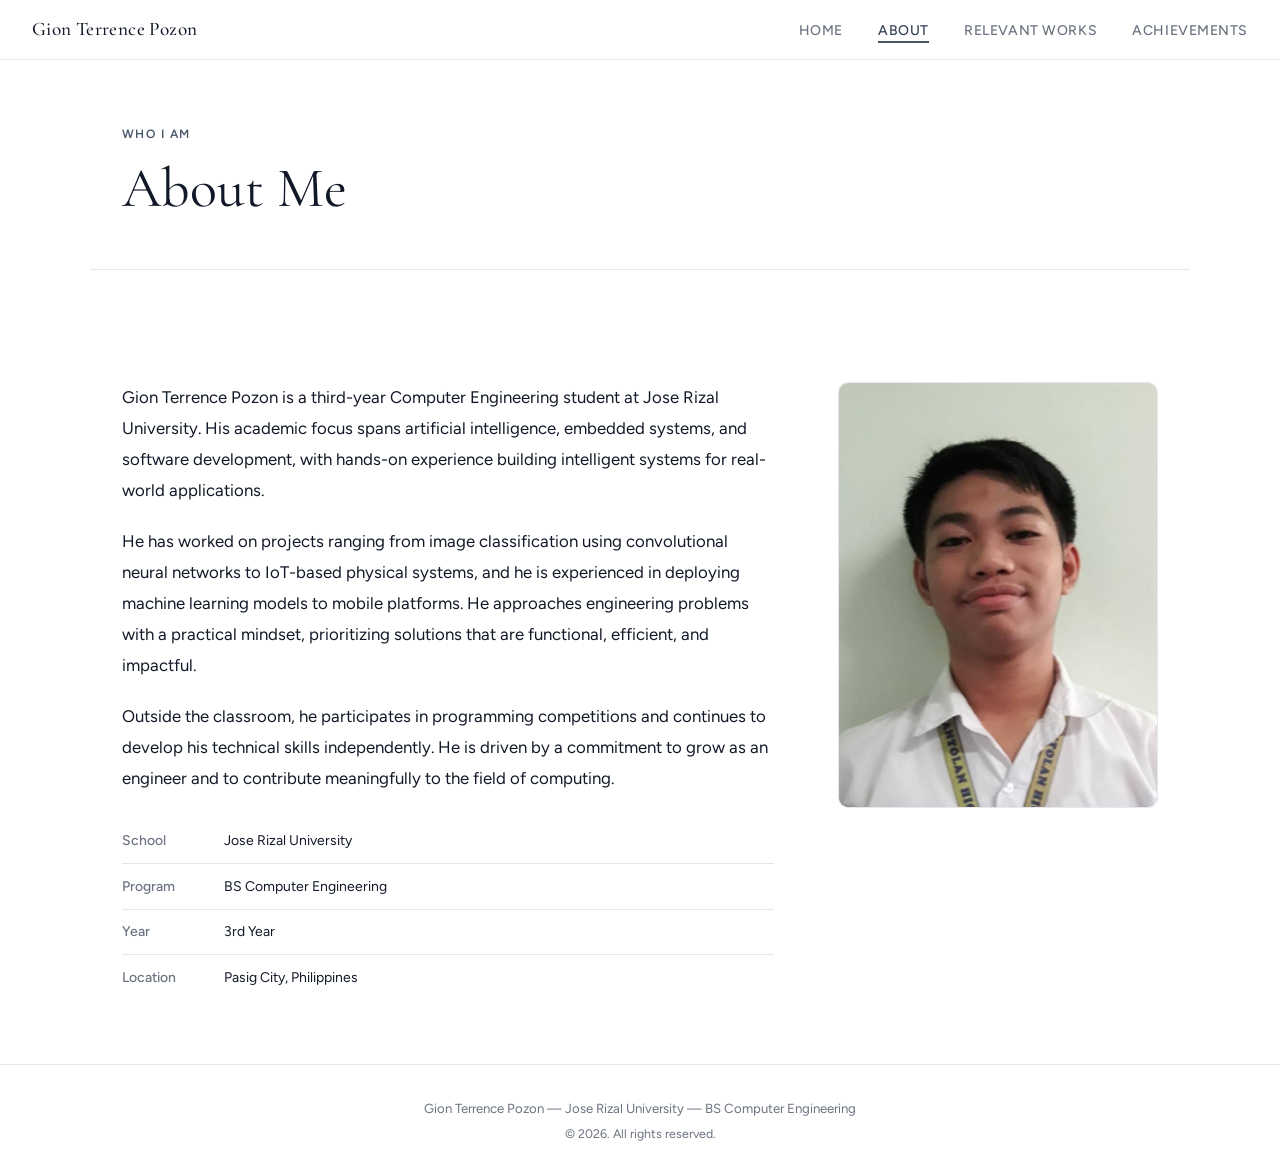
==== about.html @ 51772b5d "initial commit" ====
<!DOCTYPE html>
<html lang="en">
<head>
  <meta charset="UTF-8" />
  <meta name="viewport" content="width=device-width, initial-scale=1.0" />
  <title>About — Gion Terrence Pozon</title>
  <link rel="stylesheet" href="assets/css/style.css" />
  <style>
    .about-grid {
      display: grid;
      grid-template-columns: 1fr 320px;
      gap: 4rem;
      align-items: start;
      margin-top: 3rem;
    }

    .about-bio {
      font-size: 1.05rem;
      color: var(--text);
      line-height: 1.85;
    }

    .about-bio p + p { margin-top: 1.25rem; }

    .about-sidebar-photo {
      width: 100%;
      aspect-ratio: 3 / 4;
      object-fit: cover;
      border-radius: var(--radius);
      border: 1px solid var(--border);
    }

    .about-meta {
      margin-top: 1.5rem;
    }

    .meta-row {
      display: flex;
      gap: 0.75rem;
      font-size: 0.875rem;
      padding: 0.65rem 0;
      border-bottom: 1px solid var(--border);
    }

    .meta-row:last-child { border-bottom: none; }

    .meta-label {
      color: var(--text-secondary);
      min-width: 90px;
      font-weight: 500;
    }

    .meta-value { color: var(--text); }

    /* Skills */
    .skills-section { margin-top: 3rem; }

    .skills-grid {
      display: grid;
      grid-template-columns: repeat(3, 1fr);
      gap: 1rem;
      margin-top: 1.25rem;
    }

    .skill-group {
      background: var(--slate-light);
      border-radius: var(--radius);
      padding: 1.25rem 1.5rem;
    }

    .skill-group-title {
      font-size: 0.75rem;
      font-weight: 600;
      text-transform: uppercase;
      letter-spacing: 0.08em;
      color: var(--slate-dark);
      margin-bottom: 0.75rem;
    }

    .skill-list {
      list-style: none;
      display: flex;
      flex-direction: column;
      gap: 0.35rem;
    }

    .skill-list li {
      font-size: 0.875rem;
      color: var(--text);
    }

    .skill-list li::before {
      content: '—  ';
      color: var(--slate);
    }

    @media (max-width: 768px) {
      .about-grid { grid-template-columns: 1fr; }
      .about-sidebar-photo { max-width: 260px; margin: 0 auto; }
      .skills-grid { grid-template-columns: 1fr 1fr; }
    }

    @media (max-width: 480px) {
      .skills-grid { grid-template-columns: 1fr; }
    }
  </style>
</head>
<body>
  <div class="page-wrapper">

    <div class="page-header">
      <p class="page-header-label">Who I Am</p>
      <h1>About Me</h1>
    </div>

    <div class="section">

      <div class="about-grid">

        <!-- Bio -->
        <div>
          <div class="about-bio">
            <p>
              Gion Terrence Pozon is a third-year Computer Engineering student at Jose Rizal University.
              His academic focus spans artificial intelligence, embedded systems, and software development,
              with hands-on experience building intelligent systems for real-world applications.
            </p>
            <p>
              He has worked on projects ranging from image classification using convolutional neural networks
              to IoT-based physical systems, and he is experienced in deploying machine learning models
              to mobile platforms. He approaches engineering problems with a practical mindset, prioritizing
              solutions that are functional, efficient, and impactful.
            </p>
            <p>
              Outside the classroom, he participates in programming competitions and continues to develop
              his technical skills independently. He is driven by a commitment to grow as an engineer
              and to contribute meaningfully to the field of computing.
            </p>
          </div>

          <!-- Meta info -->
          <div class="about-meta">
            <div class="meta-row">
              <span class="meta-label">School</span>
              <span class="meta-value">Jose Rizal University</span>
            </div>
            <div class="meta-row">
              <span class="meta-label">Program</span>
              <span class="meta-value">BS Computer Engineering</span>
            </div>
            <div class="meta-row">
              <span class="meta-label">Year</span>
              <span class="meta-value">3rd Year</span>
            </div>
            <div class="meta-row">
              <span class="meta-label">Location</span>
              <span class="meta-value">Pasig City, Philippines</span>
            </div>
          </div>

          
        </div>

        <!-- Sidebar photo -->
        <div>
          <!--
            INSTRUCTIONS: This uses the same profile photo as the homepage.
            Replace "assets/img/profile.jpg" with your actual photo file.
          -->
          <img
            src="assets/img/profile.jpg"
            alt="Gion Terrence Pozon"
            class="about-sidebar-photo"
            onerror="this.style.background='#f1f5f9'; this.style.minHeight='340px';"
          />
        </div>

      </div>
    </div>

  </div>

  <script src="assets/js/components.js"></script>
  <script>initPage('about')</script>
</body>
</html>
---- assets/css/style.css ----
@import url('https://fonts.googleapis.com/css2?family=Cormorant+Garamond:wght@300;400;500;600&family=Figtree:wght@300;400;500;600&display=swap');

:root {
  --white: #ffffff;
  --bg: #f9fafb;
  --text: #111827;
  --text-secondary: #6b7280;
  --slate: #475569;
  --slate-dark: #334155;
  --slate-light: #f1f5f9;
  --slate-mid: #cbd5e1;
  --border: #e5e7eb;
  --font-display: 'Cormorant Garamond', serif;
  --font-body: 'Figtree', sans-serif;
  --radius: 10px;
  --shadow: 0 1px 3px rgba(0,0,0,0.06), 0 4px 16px rgba(0,0,0,0.05);
  --transition: 0.22s ease;
  --max-width: 1100px;
}

*, *::before, *::after { box-sizing: border-box; margin: 0; padding: 0; }

html { scroll-behavior: smooth; }

body {
  font-family: var(--font-body);
  background: var(--white);
  color: var(--text);
  font-size: 16px;
  line-height: 1.7;
  -webkit-font-smoothing: antialiased;
}

img { max-width: 100%; display: block; }
a { color: inherit; text-decoration: none; }

/* ── NAVBAR ─────────────────────────────────────────────── */
.nav {
  position: fixed;
  top: 0; left: 0; right: 0;
  z-index: 100;
  background: rgba(255,255,255,0.92);
  backdrop-filter: blur(12px);
  border-bottom: 1px solid var(--border);
  padding: 0 2rem;
  height: 60px;
  display: flex;
  align-items: center;
  justify-content: space-between;
}

.nav-logo {
  font-family: var(--font-display);
  font-size: 1.2rem;
  font-weight: 500;
  color: var(--text);
  letter-spacing: 0.02em;
}

.nav-links {
  display: flex;
  gap: 2.2rem;
  list-style: none;
}

.nav-links a {
  font-size: 0.875rem;
  font-weight: 500;
  color: var(--text-secondary);
  letter-spacing: 0.04em;
  text-transform: uppercase;
  transition: color var(--transition);
  position: relative;
  padding-bottom: 2px;
}

.nav-links a::after {
  content: '';
  position: absolute;
  bottom: -2px; left: 0;
  width: 0; height: 1.5px;
  background: var(--slate);
  transition: width var(--transition);
}

.nav-links a:hover,
.nav-links a.active { color: var(--slate-dark); }

.nav-links a:hover::after,
.nav-links a.active::after { width: 100%; }

/* Hamburger for mobile */
.nav-toggle {
  display: none;
  flex-direction: column;
  gap: 5px;
  cursor: pointer;
  background: none;
  border: none;
  padding: 4px;
}
.nav-toggle span {
  display: block;
  width: 22px; height: 1.5px;
  background: var(--text);
  transition: var(--transition);
}

/* ── PAGE WRAPPER ───────────────────────────────────────── */
.page-wrapper {
  padding-top: 60px;
  min-height: 100vh;
}

/* ── PAGE HEADER ────────────────────────────────────────── */
.page-header {
  padding: 4rem 2rem 3rem;
  max-width: var(--max-width);
  margin: 0 auto;
  border-bottom: 1px solid var(--border);
}

.page-header-label {
  font-size: 0.75rem;
  text-transform: uppercase;
  letter-spacing: 0.12em;
  color: var(--slate);
  font-weight: 600;
  margin-bottom: 0.75rem;
}

.page-header h1 {
  font-family: var(--font-display);
  font-size: clamp(2.2rem, 5vw, 3.5rem);
  font-weight: 400;
  line-height: 1.15;
  color: var(--text);
}

/* ── SECTION ────────────────────────────────────────────── */
.section {
  padding: 4rem 2rem;
  max-width: var(--max-width);
  margin: 0 auto;
}

.section-label {
  font-size: 0.75rem;
  text-transform: uppercase;
  letter-spacing: 0.12em;
  color: var(--slate);
  font-weight: 600;
  margin-bottom: 1.5rem;
}

/* ── CARD ───────────────────────────────────────────────── */
.card {
  background: var(--white);
  border: 1px solid var(--border);
  border-radius: var(--radius);
  padding: 1.75rem;
  transition: box-shadow var(--transition), transform var(--transition);
}

.card:hover {
  box-shadow: var(--shadow);
  transform: translateY(-2px);
}

/* ── BUTTON ─────────────────────────────────────────────── */
.btn {
  display: inline-flex;
  align-items: center;
  gap: 0.4rem;
  padding: 0.55rem 1.25rem;
  font-family: var(--font-body);
  font-size: 0.825rem;
  font-weight: 600;
  letter-spacing: 0.04em;
  border-radius: 6px;
  transition: var(--transition);
  cursor: pointer;
  border: none;
}

.btn-slate {
  background: var(--slate);
  color: var(--white);
}

.btn-slate:hover { background: var(--slate-dark); }

.btn-outline {
  background: transparent;
  color: var(--slate);
  border: 1.5px solid var(--slate-mid);
}

.btn-outline:hover {
  border-color: var(--slate);
  background: var(--slate-light);
}

/* ── GRID ───────────────────────────────────────────────── */
.grid-2 { display: grid; grid-template-columns: repeat(2, 1fr); gap: 1.25rem; }
.grid-3 { display: grid; grid-template-columns: repeat(3, 1fr); gap: 1.25rem; }

/* ── FOOTER ─────────────────────────────────────────────── */
.footer {
  border-top: 1px solid var(--border);
  padding: 2rem;
  text-align: center;
  font-size: 0.825rem;
  color: var(--text-secondary);
}

/* ── DIVIDER ────────────────────────────────────────────── */
.divider {
  border: none;
  border-top: 1px solid var(--border);
  margin: 2rem 0;
}

/* ── PILL TAG ───────────────────────────────────────────── */
.tag {
  display: inline-block;
  background: var(--slate-light);
  color: var(--slate-dark);
  font-size: 0.75rem;
  font-weight: 600;
  letter-spacing: 0.05em;
  padding: 0.2rem 0.65rem;
  border-radius: 999px;
}

/* ── PLACEHOLDER NOTICE ────────────────────────────────── */
.placeholder-text {
  color: #f59e0b;
  font-style: italic;
  font-size: 0.875rem;
  background: #fffbeb;
  border: 1px dashed #fcd34d;
  border-radius: 6px;
  padding: 0.6rem 0.9rem;
}

/* ── MOBILE ─────────────────────────────────────────────── */
@media (max-width: 768px) {
  .nav-links {
    display: none;
    flex-direction: column;
    position: fixed;
    top: 60px; left: 0; right: 0;
    background: var(--white);
    border-bottom: 1px solid var(--border);
    padding: 1.5rem 2rem;
    gap: 1.2rem;
  }

  .nav-links.open { display: flex; }
  .nav-toggle { display: flex; }

  .grid-2, .grid-3 { grid-template-columns: 1fr; }

  .page-header { padding: 2.5rem 1.25rem 2rem; }
  .section { padding: 2.5rem 1.25rem; }
}
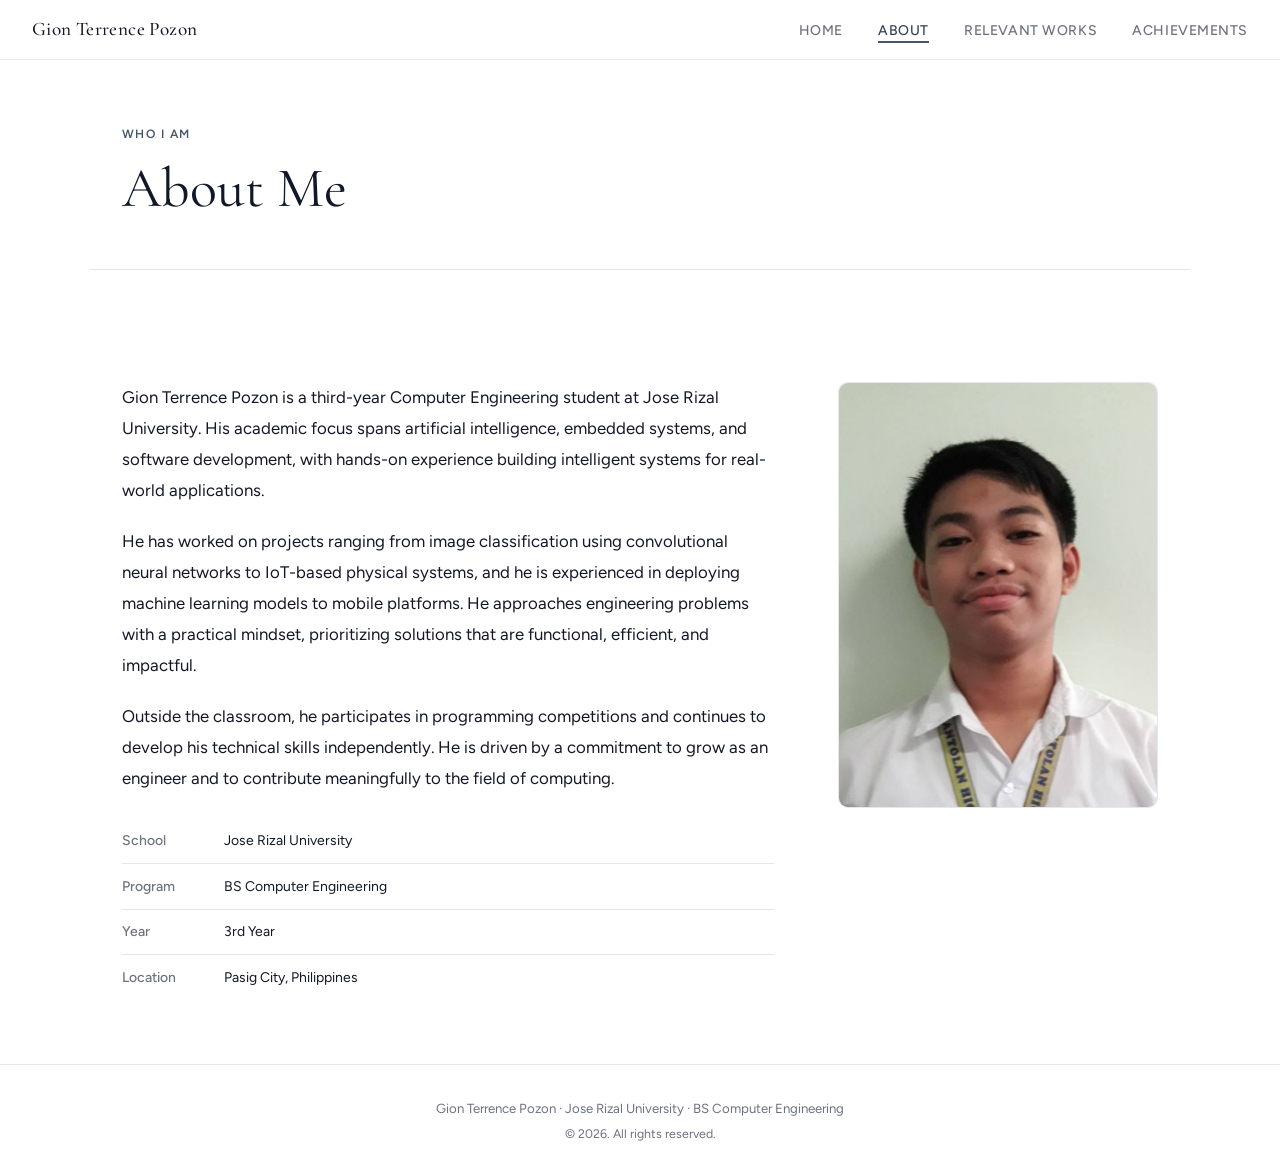
==== commit f8834419: "fixed typos" ====
--- a/about.html
+++ b/about.html
@@ -3,7 +3,7 @@
 <head>
   <meta charset="UTF-8" />
   <meta name="viewport" content="width=device-width, initial-scale=1.0" />
-  <title>About — Gion Terrence Pozon</title>
+  <title>About - Gion Terrence Pozon</title>
   <link rel="stylesheet" href="assets/css/style.css" />
   <style>
     .about-grid {
@@ -90,7 +90,7 @@
     }
 
     .skill-list li::before {
-      content: '—  ';
+      content: '-  ';
       color: var(--slate);
     }
 
